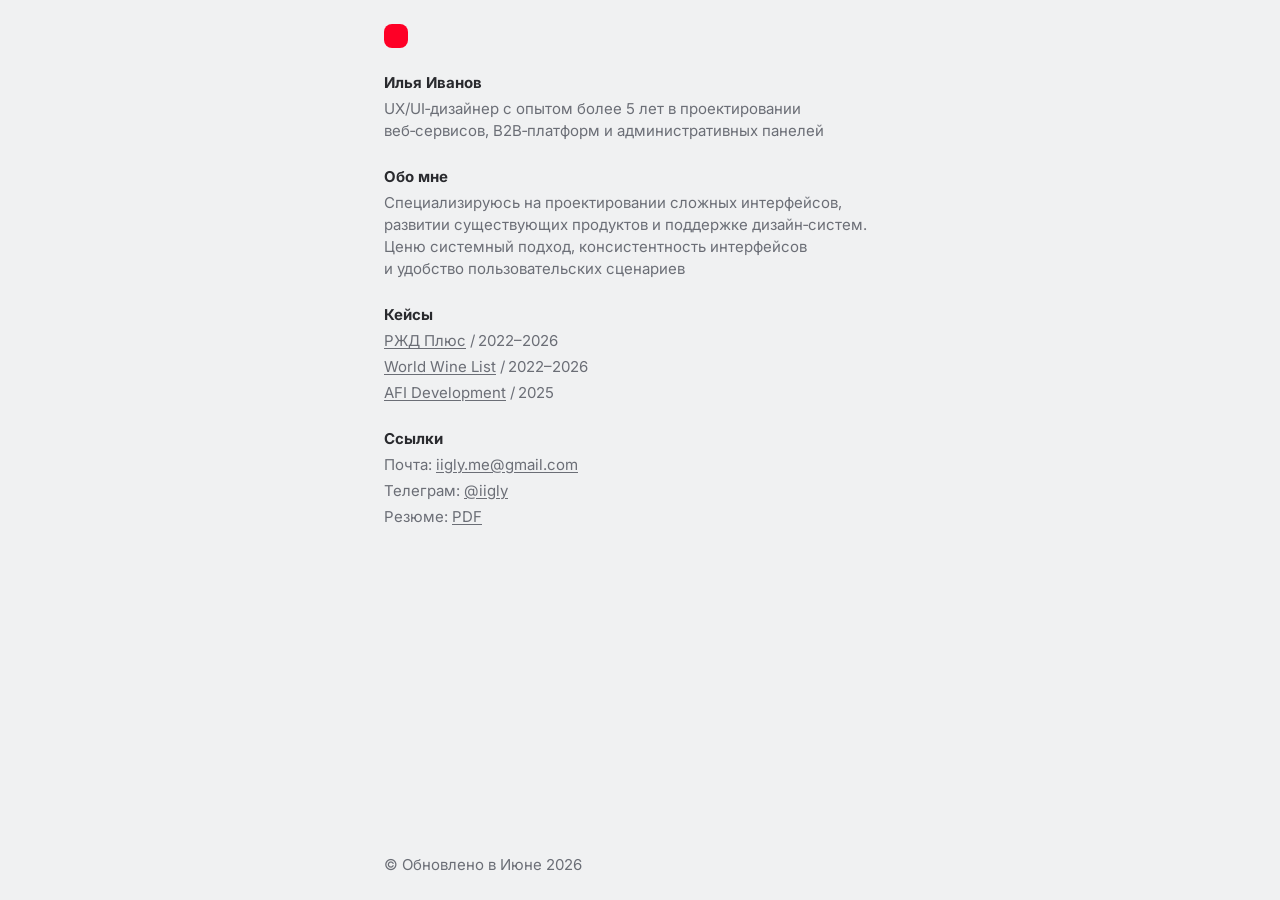
==== index.html @ eccca78e "Update index.html" ====
<!DOCTYPE html>
<html lang="ru">
<head>
    <meta charset="UTF-8">
    <meta name="viewport" content="width=device-width, initial-scale=1.0">
    <title>Илья Иванов — UX/UI-дизайнер</title>
    <link rel="preconnect" href="https://fonts.googleapis.com">
    <link rel="preconnect" href="https://fonts.gstatic.com" crossorigin>
    <link href="https://fonts.googleapis.com/css2?family=Inter:wght@400;700&display=swap" rel="stylesheet">
    <link rel="stylesheet" href="styles.css">
    <link rel="icon" href="favicon.svg" type="image/svg+xml">
</head>
<body>
    <header>
		<a href="index.html" class="logo"></a>
    </header>
    <main>
        <section>
            <h1>Илья Иванов</h1>
            <p>UX/UI‑дизайнер с опытом более 5 лет в проектировании веб‑сервисов, B2B‑платформ и административных панелей</p>
        </section>
        <section>
            <h2>Обо мне</h2>
            <p>Специализируюсь на проектировании сложных интерфейсов, развитии существующих продуктов и поддержке дизайн‑систем. Ценю системный подход, консистентность интерфейсов и удобство пользовательских сценариев</p>
        </section>
        <section>
            <h2>Кейсы</h2>
            <ul class="cases">
                <li class="case">
                    <a href="rzd-plus.html">РЖД Плюс</a>
                    <span>/ 2022–2026</span>
                </li>
                <li class="case">
                    <a href="world-wine-list.html">World Wine List</a>
                    <span>/ 2022–2026</span>
                </li>
                <li class="case">
                    <a href="afi-development.html">AFI Development</a>
                    <span>/ 2025</span>
                </li>
            </ul>
        </section>
        <section>
            <h2>Ссылки</h2>
            <ul class="links">
                <li>
                    <span>Почта:</span>
                    <a class="link" href="mailto:iigly.me@gmail.com">iigly.me@gmail.com</a>
                </li>
                <li>
                    <span>Телеграм:</span>
                    <a class="link" href="https://t.me/iigly" target="_blank" rel="noopener noreferrer">@iigly</a>
                </li>
                <li>
                    <span>Резюме:</span>
                    <a class="link" href="https://drive.google.com/file/d/1NEOgZN9KvBr-tofnM6OorqdXaEe2Dzlf/view" target="_blank" rel="noopener noreferrer">PDF</a>
                </li>
            </ul>
        </section>
    </main>
    <footer>
        <p>© Обновлено в Июне 2026</p>
    </footer>
</body>
</html>
---- styles.css ----
* {
    margin: 0;
    padding: 0;
    box-sizing: border-box;
}

html,
body {
    min-height: 100%;
}

body {
    display: flex;
    flex-direction: column;
    min-height: 100vh;
    background: #F0F1F2;
    color: #292A2E;
    font-family: "Inter", sans-serif;
}

/* layout */

header,
main,
footer {
    width: 100%;
    max-width: 560px;
    margin: 0 auto;
}

header,
footer {
    padding: 24px;
}

main {
    flex: 1;
    padding: 0 24px;
}

/* logo */

header a.logo {
    display: block;
    width: 24px;
    height: 24px;
    border-radius: 8px;
    background: #FE0026;
}

/* spacing */

section + section {
    margin-top: 24px;
}

/* typography */

h1,
h2 {
    margin-bottom: 4px;
    font-size: 15px;
    line-height: 22px;
    font-weight: 700;
}

p {
    font-size: 15px;
    line-height: 22px;
    font-weight: 400;
    color: #6B6E76;
}

/* lists reset */

.cases,
.links {
    list-style: none;
}

/* cases */

.case {
    display: flex;
    align-items: baseline;
    gap: 4px;
}

.case + .case {
    margin-top: 4px;
}

.case a {
    font-size: 15px;
    line-height: 22px;
    font-weight: 400;
    color: #6B6E76;
    text-decoration: underline;
    text-underline-offset: 2px;
    transition: color .25s ease;
}

.case a:hover {
    color: #292A2E;
}

.case span {
    font-size: 15px;
    line-height: 22px;
    font-weight: 400;
    color: #6B6E76;
}

/* links */

.links li {
    display: flex;
    align-items: baseline;
    gap: 4px;
}

.links li + li {
    margin-top: 4px;
}

.links span {
    font-size: 15px;
    line-height: 22px;
    font-weight: 400;
    color: #6B6E76;
}

.link {
    font-size: 15px;
    line-height: 22px;
    font-weight: 400;
    color: #6B6E76;
    text-decoration: underline;
    text-underline-offset: 2px;
    transition: color .25s ease;
}

.link:hover {
    color: #292A2E;
}

/* footer */

footer p {
    font-size: 15px;
    line-height: 22px;
    font-weight: 400;
    color: #6B6E76;
}
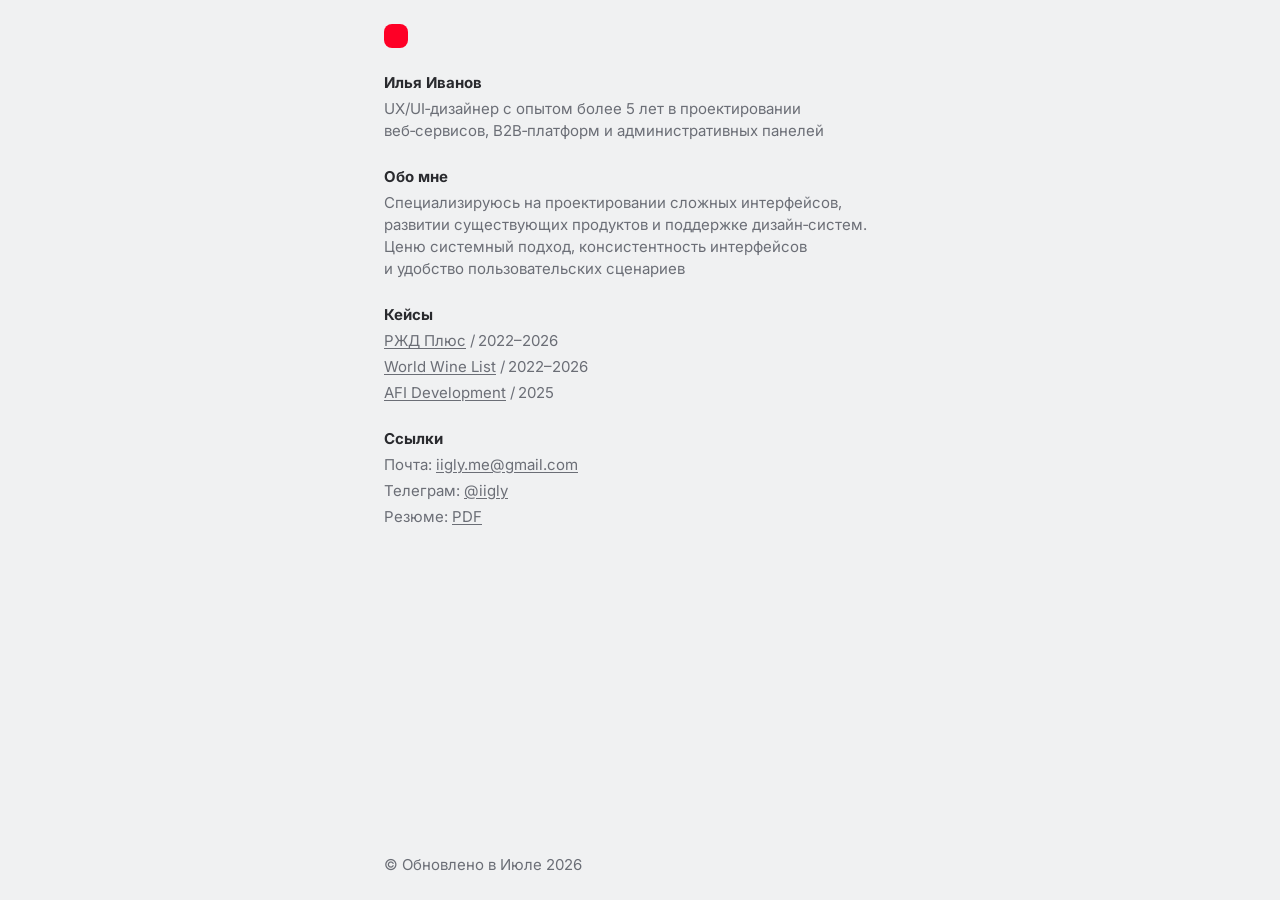
==== commit d21ae6f2: "Update index.html" ====
--- a/index.html
+++ b/index.html
@@ -59,7 +59,7 @@
         </section>
     </main>
     <footer>
-        <p>© Обновлено в Июне 2026</p>
+        <p>© Обновлено в Июле 2026</p>
     </footer>
 </body>
 </html>
--- a/styles.css
+++ b/styles.css
@@ -37,6 +37,7 @@
     flex: 1;
     padding: 0 24px;
 }
+
 
 /* logo */
 
@@ -144,6 +145,43 @@
     color: #292A2E;
 }
 
+/* case page */
+
+.cover {
+    margin: 24px 0;
+}
+
+.cover img {
+    display: block;
+    width: 100%;
+    height: auto;
+    border-radius: 8px;
+}
+
+.case-page p,
+.case-page li {
+    color: #3B3D42;
+}
+
+.case-page section:last-child {
+    padding: 0 0 24px 0;
+    border-bottom: 1px solid #DDDEE1;
+}
+
+.results {
+    padding-left: 20px;
+}
+
+.results li {
+    font-size: 15px;
+    line-height: 22px;
+    font-weight: 400;
+}
+
+.results li + li {
+    margin-top: 4px;
+}
+
 /* footer */
 
 footer p {
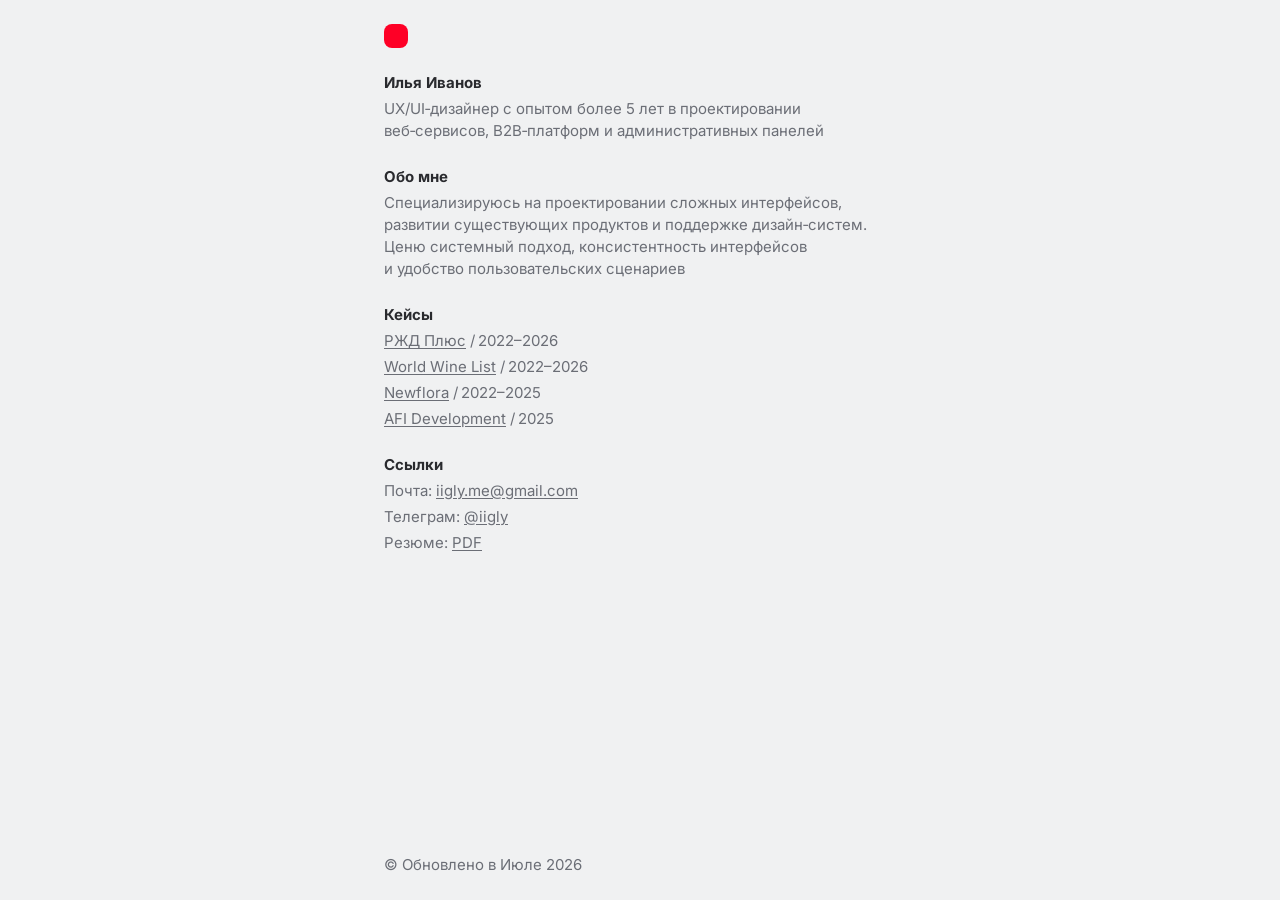
==== commit a245bd48: "Update index.html" ====
--- a/index.html
+++ b/index.html
@@ -26,34 +26,19 @@
         <section>
             <h2>Кейсы</h2>
             <ul class="cases">
-                <li class="case">
-                    <a href="rzd-plus.html">РЖД Плюс</a>
-                    <span>/ 2022–2026</span>
-                </li>
-                <li class="case">
-                    <a href="world-wine-list.html">World Wine List</a>
-                    <span>/ 2022–2026</span>
-                </li>
-                <li class="case">
-                    <a href="afi-development.html">AFI Development</a>
-                    <span>/ 2025</span>
-                </li>
+                <li class="case"><a href="rzd-plus.html">РЖД Плюс</a><span>/ 2022–2026</span></li>
+                <li class="case"><a href="world-wine-list.html">World Wine List</a><span>/ 2022–2026</span></li>
+				<li class="case"><a href="newflora.html">Newflora</a><span>/ 2022–2025</span></li>
+                <li class="case"><a href="afi-development.html">AFI Development</a><span>/ 2025</span></li>
             </ul>
         </section>
         <section>
             <h2>Ссылки</h2>
             <ul class="links">
-                <li>
-                    <span>Почта:</span>
-                    <a class="link" href="mailto:iigly.me@gmail.com">iigly.me@gmail.com</a>
+                <li><span>Почта:</span><a class="link" href="mailto:iigly.me@gmail.com">iigly.me@gmail.com</a></li>
+                <li><span>Телеграм:</span><a class="link" href="https://t.me/iigly" target="_blank" rel="noopener noreferrer">@iigly</a>
                 </li>
-                <li>
-                    <span>Телеграм:</span>
-                    <a class="link" href="https://t.me/iigly" target="_blank" rel="noopener noreferrer">@iigly</a>
-                </li>
-                <li>
-                    <span>Резюме:</span>
-                    <a class="link" href="https://drive.google.com/file/d/1NEOgZN9KvBr-tofnM6OorqdXaEe2Dzlf/view" target="_blank" rel="noopener noreferrer">PDF</a>
+                <li><span>Резюме:</span><a class="link" href="https://drive.google.com/file/d/1NEOgZN9KvBr-tofnM6OorqdXaEe2Dzlf/view" target="_blank" rel="noopener noreferrer">PDF</a>
                 </li>
             </ul>
         </section>
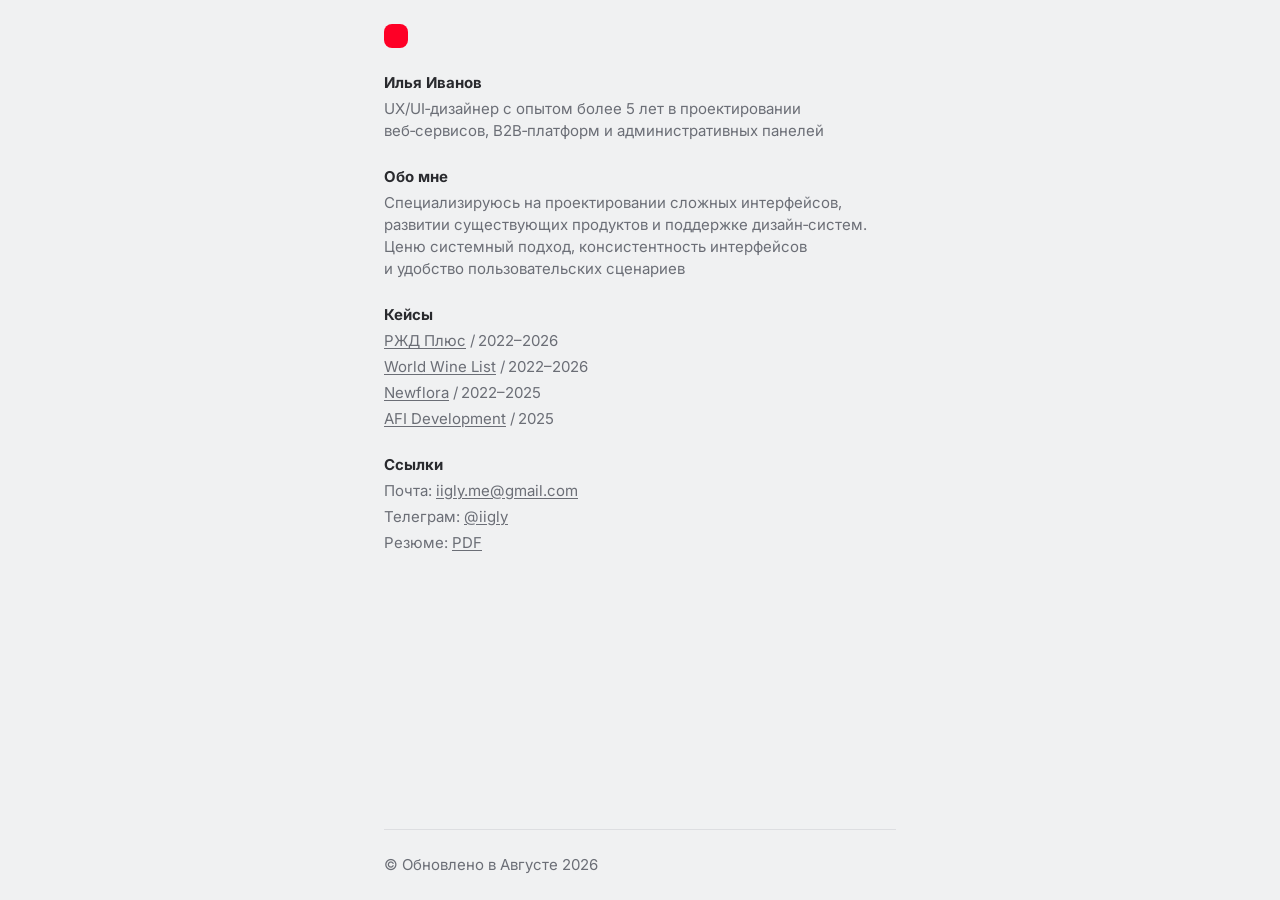
==== commit 5b0c368d: "Update index.html" ====
--- a/index.html
+++ b/index.html
@@ -44,7 +44,7 @@
         </section>
     </main>
     <footer>
-        <p>© Обновлено в Июле 2026</p>
+        <p>© Обновлено в Августе 2026</p>
     </footer>
 </body>
 </html>
--- a/styles.css
+++ b/styles.css
@@ -28,14 +28,22 @@
     margin: 0 auto;
 }
 
-header,
+header {
+    padding: 24px;
+}
+
 footer {
-    padding: 24px;
+    padding: 0px 24px 24px;
+}
+
+footer p {
+    padding-top: 24px;
+    border-top: 1px solid #DDDEE1;
 }
 
 main {
     flex: 1;
-    padding: 0 24px;
+    padding: 0 24px 24px;
 }
 
 
@@ -148,14 +156,14 @@
 /* case page */
 
 .cover {
-    margin: 24px 0;
+    margin: 24px -48px;
 }
 
 .cover img {
     display: block;
     width: 100%;
     height: auto;
-    border-radius: 8px;
+    border-radius: 24px;
 }
 
 .case-page p,
@@ -163,11 +171,6 @@
     color: #3B3D42;
 }
 
-.case-page section:last-child {
-    padding: 0 0 24px 0;
-    border-bottom: 1px solid #DDDEE1;
-}
-
 .results {
     padding-left: 20px;
 }
@@ -182,6 +185,12 @@
     margin-top: 4px;
 }
 
+.callout{
+    padding: 16px;
+    border-radius: 8px;
+    background-color: #FFFFFF;
+}
+
 /* footer */
 
 footer p {
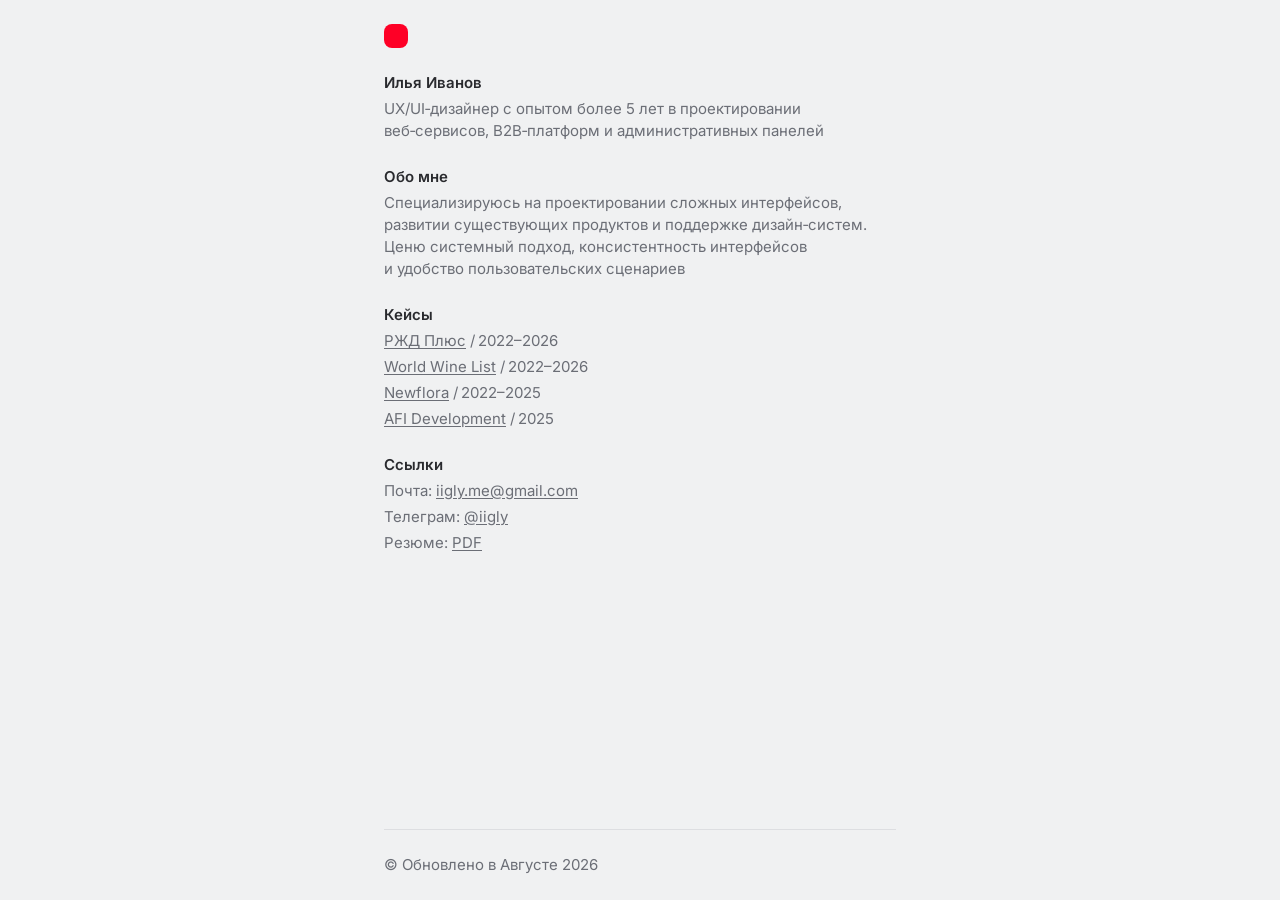
==== commit ac6c2467: "Update index.html" ====
--- a/index.html
+++ b/index.html
@@ -3,10 +3,10 @@
 <head>
     <meta charset="UTF-8">
     <meta name="viewport" content="width=device-width, initial-scale=1.0">
-    <title>Илья Иванов — UX/UI-дизайнер</title>
+    <title>Илья Иванов | UX/UI-дизайнер</title>
     <link rel="preconnect" href="https://fonts.googleapis.com">
     <link rel="preconnect" href="https://fonts.gstatic.com" crossorigin>
-    <link href="https://fonts.googleapis.com/css2?family=Inter:wght@400;700&display=swap" rel="stylesheet">
+    <link href="https://fonts.googleapis.com/css2?family=Inter:wght@400;600&display=swap" rel="stylesheet">
     <link rel="stylesheet" href="styles.css">
     <link rel="icon" href="favicon.svg" type="image/svg+xml">
 </head>
--- a/styles.css
+++ b/styles.css
@@ -70,7 +70,7 @@
     margin-bottom: 4px;
     font-size: 15px;
     line-height: 22px;
-    font-weight: 700;
+    font-weight: 600;
 }
 
 p {
@@ -155,15 +155,21 @@
 
 /* case page */
 
-.cover {
-    margin: 24px -48px;
-}
-
-.cover img {
+.case-image {
+    margin: 24px 0;
+}
+
+@media (min-width: 656px) {
+    .case-image {
+        margin: 24px -48px;
+    }
+}
+
+.case-image img {
     display: block;
     width: 100%;
     height: auto;
-    border-radius: 24px;
+    border-radius: 16px;
 }
 
 .case-page p,
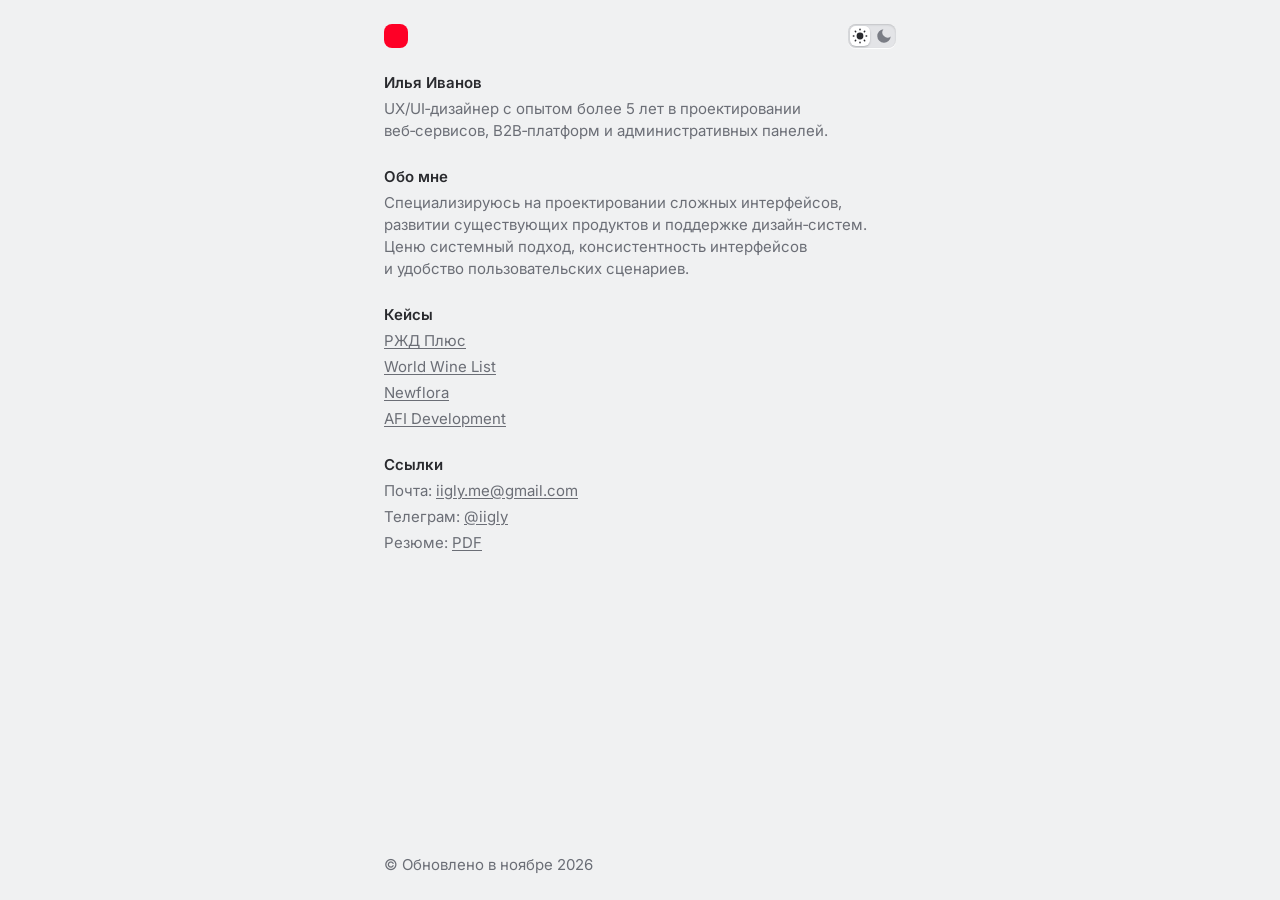
==== commit b116cbe7: "Add files via upload" ====
--- a/index.html
+++ b/index.html
@@ -3,33 +3,54 @@
 <head>
     <meta charset="UTF-8">
     <meta name="viewport" content="width=device-width, initial-scale=1.0">
+    <meta name="color-scheme" content="light dark">
     <title>Илья Иванов | UX/UI-дизайнер</title>
+    <meta name="description" content="UX/UI-дизайнер с опытом более 5 лет: веб-сервисы, B2B-платформы и административные панели. Кейсы и контакты.">
+    <meta property="og:type" content="website">
+    <meta property="og:locale" content="ru_RU">
+    <meta property="og:site_name" content="Илья Иванов">
+    <meta property="og:title" content="Илья Иванов | UX/UI-дизайнер">
+    <meta property="og:description" content="UX/UI-дизайнер с опытом более 5 лет: веб-сервисы, B2B-платформы и административные панели. Кейсы и контакты.">
+    <meta property="og:url" content="https://iigly.github.io/">
+    <meta property="og:image" content="https://iigly.github.io/og-home.png">
+    <meta property="og:image:width" content="1200">
+    <meta property="og:image:height" content="630">
+    <meta name="twitter:card" content="summary_large_image">
     <link rel="preconnect" href="https://fonts.googleapis.com">
     <link rel="preconnect" href="https://fonts.gstatic.com" crossorigin>
     <link href="https://fonts.googleapis.com/css2?family=Inter:wght@400;600&display=swap" rel="stylesheet">
+    <script>try{var t=localStorage.getItem("theme");if(t==="light"||t==="dark")document.documentElement.dataset.theme=t}catch(e){}</script>
+    <script type="speculationrules">{"prerender":[{"where":{"href_matches":"/*.html"},"eagerness":"moderate"}]}</script>
+    <script>addEventListener("pagereveal",function(e){if(!e.viewTransition)return;var r=document.documentElement,f=function(){r.classList.remove("vt-reveal")};r.classList.add("vt-reveal");e.viewTransition.finished.then(f,f)})</script>
+    <script>if("IntersectionObserver"in window&&!matchMedia("(prefers-reduced-motion: reduce)").matches)document.documentElement.classList.add("reveal-ready")</script>
     <link rel="stylesheet" href="styles.css">
     <link rel="icon" href="favicon.svg" type="image/svg+xml">
 </head>
 <body>
     <header>
-		<a href="index.html" class="logo"></a>
+        <a href="index.html" class="avatar" aria-label="Главная"></a>
+        <button type="button" class="theme-toggle" role="switch" aria-checked="false" aria-label="Тёмная тема">
+            <span class="theme-toggle-thumb"></span>
+            <span class="theme-toggle-icon icon-sun"><svg width="16" height="16" viewBox="0 0 16 16" fill="currentColor" aria-hidden="true"><circle cx="8" cy="8" r="3.4"/><rect x="7.25" y=".6" width="1.5" height="2" rx=".75" transform="rotate(0 8 8)"/><rect x="7.25" y=".6" width="1.5" height="2" rx=".75" transform="rotate(45 8 8)"/><rect x="7.25" y=".6" width="1.5" height="2" rx=".75" transform="rotate(90 8 8)"/><rect x="7.25" y=".6" width="1.5" height="2" rx=".75" transform="rotate(135 8 8)"/><rect x="7.25" y=".6" width="1.5" height="2" rx=".75" transform="rotate(180 8 8)"/><rect x="7.25" y=".6" width="1.5" height="2" rx=".75" transform="rotate(225 8 8)"/><rect x="7.25" y=".6" width="1.5" height="2" rx=".75" transform="rotate(270 8 8)"/><rect x="7.25" y=".6" width="1.5" height="2" rx=".75" transform="rotate(315 8 8)"/></svg></span>
+            <span class="theme-toggle-icon icon-moon"><svg width="16" height="16" viewBox="0 0 16 16" fill="currentColor" aria-hidden="true"><path transform="translate(8 8) scale(.75) translate(-12 -12)" d="M21 12.79A9 9 0 1 1 11.21 3 7 7 0 0 0 21 12.79z"/></svg></span>
+        </button>
     </header>
     <main>
         <section>
             <h1>Илья Иванов</h1>
-            <p>UX/UI‑дизайнер с опытом более 5 лет в проектировании веб‑сервисов, B2B‑платформ и административных панелей</p>
+            <p>UX/UI‑дизайнер с опытом более 5 лет в проектировании веб‑сервисов, B2B‑платформ и административных панелей.</p>
         </section>
         <section>
             <h2>Обо мне</h2>
-            <p>Специализируюсь на проектировании сложных интерфейсов, развитии существующих продуктов и поддержке дизайн‑систем. Ценю системный подход, консистентность интерфейсов и удобство пользовательских сценариев</p>
+            <p>Специализируюсь на проектировании сложных интерфейсов, развитии существующих продуктов и поддержке дизайн‑систем. Ценю системный подход, консистентность интерфейсов и удобство пользовательских сценариев.</p>
         </section>
         <section>
             <h2>Кейсы</h2>
             <ul class="cases">
-                <li class="case"><a href="rzd-plus.html">РЖД Плюс</a><span>/ 2022–2026</span></li>
-                <li class="case"><a href="world-wine-list.html">World Wine List</a><span>/ 2022–2026</span></li>
-				<li class="case"><a href="newflora.html">Newflora</a><span>/ 2022–2025</span></li>
-                <li class="case"><a href="afi-development.html">AFI Development</a><span>/ 2025</span></li>
+                <li class="case"><a href="rzd-plus.html">РЖД Плюс</a></li>
+                <li class="case"><a href="world-wine-list.html">World Wine List</a></li>
+				<li class="case"><a href="newflora.html">Newflora</a></li>
+                <li class="case"><a href="afi-development.html">AFI Development</a></li>
             </ul>
         </section>
         <section>
@@ -38,13 +59,16 @@
                 <li><span>Почта:</span><a class="link" href="mailto:iigly.me@gmail.com">iigly.me@gmail.com</a></li>
                 <li><span>Телеграм:</span><a class="link" href="https://t.me/iigly" target="_blank" rel="noopener noreferrer">@iigly</a>
                 </li>
-                <li><span>Резюме:</span><a class="link" href="https://drive.google.com/file/d/1NEOgZN9KvBr-tofnM6OorqdXaEe2Dzlf/view" target="_blank" rel="noopener noreferrer">PDF</a>
+                <li><span>Резюме:</span><a class="link" href="https://drive.google.com/file/d/110VhWscG9qoKK9u_SN1Gh811mVZPI6E-/view" target="_blank" rel="noopener noreferrer">PDF</a>
                 </li>
             </ul>
         </section>
     </main>
     <footer>
-        <p>© Обновлено в Августе 2026</p>
+        <div class="footer-bar footer-bar-plain">
+            <p>© Обновлено в ноябре 2026</p>
+        </div>
     </footer>
+    <script src="script.js"></script>
 </body>
 </html>
--- a/styles.css
+++ b/styles.css
@@ -1,3 +1,79 @@
+/* theme tokens */
+
+:root {
+    color-scheme: light;
+    --bg: #F0F1F2;
+    --text: #292A2E;
+    --muted: #6B6E76;
+    --border: #DDDEE1;
+    --text-case: #3B3D42;
+    --surface: #FFFFFF;
+    --accent: #FE0026;
+    --overlay: rgba(0, 0, 0, 0.5);
+    --on-overlay: #FFFFFF;
+    --dash: #C6C9CE;
+    --toggle-track: #E3E4E7;
+    --toggle-track-shadow: rgba(41, 42, 46, 0.18);
+    --toggle-track-edge: rgba(255, 255, 255, 0.9);
+    --toggle-cap: #FFFFFF;
+    --toggle-cap-icon: #292A2E;
+    --toggle-cap-highlight: rgba(255, 255, 255, 0.9);
+    --toggle-cap-shadow: rgba(41, 42, 46, 0.28);
+    --toggle-icon-off: #7A7D85;
+    --frame-bg: #FFFFFF;
+    --frame-shadow: 0 0 0 1px rgba(41, 42, 46, 0.05), 0 1px 2px rgba(41, 42, 46, 0.04), 0 4px 8px rgba(41, 42, 46, 0.04), 0 12px 24px rgba(41, 42, 46, 0.05);
+}
+
+@media (prefers-color-scheme: dark) {
+    :root:not([data-theme="light"]) {
+        color-scheme: dark;
+        --bg: #151618;
+        --text: #ECEDEF;
+        --muted: #9C9FA7;
+        --border: #2B2D31;
+        --text-case: #C8CACF;
+        --surface: #1E1F23;
+        --accent: #FE0026;
+        --overlay: rgba(0, 0, 0, 0.7);
+        --on-overlay: #FFFFFF;
+        --dash: #3A3C42;
+        --toggle-track: #0D0E10;
+        --toggle-track-shadow: rgba(0, 0, 0, 0.7);
+        --toggle-track-edge: rgba(255, 255, 255, 0.07);
+        --toggle-cap: #3A3C42;
+        --toggle-cap-icon: #ECEDEF;
+        --toggle-cap-highlight: rgba(255, 255, 255, 0.12);
+        --toggle-cap-shadow: rgba(0, 0, 0, 0.6);
+        --toggle-icon-off: #7C7F87;
+        --frame-bg: #1E1F23;
+        --frame-shadow: 0 0 0 1px rgba(255, 255, 255, 0.07), 0 1px 2px rgba(0, 0, 0, 0.35), 0 6px 12px rgba(0, 0, 0, 0.3), 0 16px 32px rgba(0, 0, 0, 0.3);
+    }
+}
+
+:root[data-theme="dark"] {
+    color-scheme: dark;
+    --bg: #151618;
+    --text: #ECEDEF;
+    --muted: #9C9FA7;
+    --border: #2B2D31;
+    --text-case: #C8CACF;
+    --surface: #1E1F23;
+    --accent: #FE0026;
+    --overlay: rgba(0, 0, 0, 0.7);
+    --on-overlay: #FFFFFF;
+    --dash: #3A3C42;
+    --toggle-track: #0D0E10;
+    --toggle-track-shadow: rgba(0, 0, 0, 0.7);
+    --toggle-track-edge: rgba(255, 255, 255, 0.07);
+    --toggle-cap: #3A3C42;
+    --toggle-cap-icon: #ECEDEF;
+    --toggle-cap-highlight: rgba(255, 255, 255, 0.12);
+    --toggle-cap-shadow: rgba(0, 0, 0, 0.6);
+    --toggle-icon-off: #7C7F87;
+    --frame-bg: #1E1F23;
+    --frame-shadow: 0 0 0 1px rgba(255, 255, 255, 0.07), 0 1px 2px rgba(0, 0, 0, 0.35), 0 6px 12px rgba(0, 0, 0, 0.3), 0 16px 32px rgba(0, 0, 0, 0.3);
+}
+
 * {
     margin: 0;
     padding: 0;
@@ -13,8 +89,8 @@
     display: flex;
     flex-direction: column;
     min-height: 100vh;
-    background: #F0F1F2;
-    color: #292A2E;
+    background: var(--bg);
+    color: var(--text);
     font-family: "Inter", sans-serif;
 }
 
@@ -29,6 +105,9 @@
 }
 
 header {
+    display: flex;
+    align-items: center;
+    justify-content: space-between;
     padding: 24px;
 }
 
@@ -36,9 +115,16 @@
     padding: 0px 24px 24px;
 }
 
-footer p {
+.footer-bar {
+    display: flex;
+    align-items: center;
+    justify-content: space-between;
     padding-top: 24px;
-    border-top: 1px solid #DDDEE1;
+    border-top: 1px solid var(--border);
+}
+
+.footer-bar-plain {
+    border-top: 0;
 }
 
 main {
@@ -47,161 +133,517 @@
 }
 
 
-/* logo */
-
-header a.logo {
+/* spacing */
+
+section + section {
+    margin-top: 24px;
+}
+
+/* typography */
+
+h1,
+h2 {
+    margin-bottom: 4px;
+    font-size: 15px;
+    line-height: 22px;
+    font-weight: 600;
+}
+
+p {
+    font-size: 15px;
+    line-height: 22px;
+    font-weight: 400;
+    color: var(--muted);
+}
+
+/* lists reset */
+
+.cases,
+.links {
+    list-style: none;
+}
+
+/* cases */
+
+.case {
+    display: flex;
+    align-items: baseline;
+    gap: 4px;
+}
+
+.case + .case {
+    margin-top: 4px;
+}
+
+.case a {
+    font-size: 15px;
+    line-height: 22px;
+    font-weight: 400;
+    color: var(--muted);
+    text-decoration: underline;
+    text-underline-offset: 2px;
+    transition: color .25s ease;
+}
+
+.case a:hover {
+    color: var(--text);
+}
+
+.case span {
+    font-size: 15px;
+    line-height: 22px;
+    font-weight: 400;
+    color: var(--muted);
+}
+
+/* links */
+
+.links li {
+    display: flex;
+    align-items: baseline;
+    gap: 4px;
+}
+
+.links li + li {
+    margin-top: 4px;
+}
+
+.links span {
+    font-size: 15px;
+    line-height: 22px;
+    font-weight: 400;
+    color: var(--muted);
+}
+
+.link {
+    font-size: 15px;
+    line-height: 22px;
+    font-weight: 400;
+    color: var(--muted);
+    text-decoration: underline;
+    text-underline-offset: 2px;
+    transition: color .25s ease;
+}
+
+.link:hover {
+    color: var(--text);
+}
+
+/* case page */
+
+.case-page p,
+.case-page li {
+    color: var(--text-case);
+}
+
+.results {
+    padding-left: 20px;
+}
+
+.results li {
+    font-size: 15px;
+    line-height: 22px;
+    font-weight: 400;
+}
+
+.results li + li {
+    margin-top: 4px;
+}
+
+.callout{
+    padding: 16px;
+    border-radius: 8px;
+    background-color: var(--surface);
+}
+
+/* footer */
+
+footer p {
+    font-size: 15px;
+    line-height: 22px;
+    font-weight: 400;
+    color: var(--muted);
+}
+
+/* image zoom */
+
+.zoom {
+    cursor: zoom-in;
+}
+
+.image-popup {
+    display: none;
+    visibility: hidden;
+    position: fixed;
+    inset: 0;
+    z-index: 1000;
+    padding: 24px;
+    overflow: auto;
+}
+
+/* dimmed, blurred backdrop: a separate layer so that it can fade without the image */
+.image-popup::before {
+    content: "";
+    position: fixed;
+    inset: 0;
+    z-index: -1;
+    background: var(--overlay);
+    backdrop-filter: blur(4px);
+    -webkit-backdrop-filter: blur(4px);
+    opacity: 0;
+    transition: opacity .4s cubic-bezier(.4, 0, .2, 1);
+}
+
+.image-popup.shown::before {
+    opacity: 1;
+}
+
+.image-popup.active {
+    display: flex;
+    align-items: center;
+    justify-content: center;
+}
+
+.image-popup.visible {
+    visibility: visible;
+}
+
+.image-popup img {
+    display: block;
+    width: auto;
+    height: auto;
+    max-width: calc(100vw - 48px);
+    max-height: calc(100vh - 48px);
+    border-radius: 16px;
+}
+
+.image-popup-close {
+    position: fixed;
+    top: 16px;
+    right: 16px;
+    width: 40px;
+    height: 40px;
+    padding: 0;
+    border: 0;
+    background: none;
+    color: var(--on-overlay);
+    cursor: pointer;
+    display: flex;
+    align-items: center;
+    justify-content: center;
+    opacity: 0;
+    transition: opacity .25s ease;
+}
+
+.image-popup.shown .image-popup-close {
+    opacity: 1;
+    transition-delay: .2s;
+}
+
+@media (prefers-reduced-motion: reduce) {
+    .image-popup::before,
+    .image-popup-close {
+        transition: none;
+    }
+}
+
+.image-popup-close svg {
+    display: block;
+}
+
+/* avatar: a plain red circle, it only stays in place while pages change */
+
+.avatar {
     display: block;
     width: 24px;
     height: 24px;
     border-radius: 8px;
-    background: #FE0026;
-}
-
-/* spacing */
-
-section + section {
-    margin-top: 24px;
-}
-
-/* typography */
-
-h1,
-h2 {
-    margin-bottom: 4px;
-    font-size: 15px;
-    line-height: 22px;
-    font-weight: 600;
-}
-
-p {
-    font-size: 15px;
-    line-height: 22px;
-    font-weight: 400;
-    color: #6B6E76;
-}
-
-/* lists reset */
-
-.cases,
-.links {
-    list-style: none;
-}
-
-/* cases */
-
-.case {
-    display: flex;
-    align-items: baseline;
-    gap: 4px;
-}
-
-.case + .case {
-    margin-top: 4px;
-}
-
-.case a {
-    font-size: 15px;
-    line-height: 22px;
-    font-weight: 400;
-    color: #6B6E76;
-    text-decoration: underline;
-    text-underline-offset: 2px;
-    transition: color .25s ease;
-}
-
-.case a:hover {
-    color: #292A2E;
-}
-
-.case span {
-    font-size: 15px;
-    line-height: 22px;
-    font-weight: 400;
-    color: #6B6E76;
-}
-
-/* links */
-
-.links li {
-    display: flex;
-    align-items: baseline;
-    gap: 4px;
-}
-
-.links li + li {
-    margin-top: 4px;
-}
-
-.links span {
-    font-size: 15px;
-    line-height: 22px;
-    font-weight: 400;
-    color: #6B6E76;
-}
-
-.link {
-    font-size: 15px;
-    line-height: 22px;
-    font-weight: 400;
-    color: #6B6E76;
-    text-decoration: underline;
-    text-underline-offset: 2px;
-    transition: color .25s ease;
-}
-
-.link:hover {
-    color: #292A2E;
-}
-
-/* case page */
-
-.case-image {
-    margin: 24px 0;
-}
-
-@media (min-width: 656px) {
-    .case-image {
-        margin: 24px -48px;
-    }
-}
-
-.case-image img {
+    background: var(--accent);
+    view-transition-name: brand-logo;
+}
+
+/* theme toggle: a recessed slot with a neutral key */
+
+.theme-toggle {
+    --thumb-x: 0px;
+    --sun-color: var(--toggle-cap-icon);
+    --moon-color: var(--toggle-icon-off);
+    position: relative;
+    display: block;
+    flex: none;
+    width: 48px;
+    height: 24px;
+    padding: 0;
+    border: 0;
+    border-radius: 8px;
+    background: var(--toggle-track);
+    box-shadow: inset 0 1px 2px var(--toggle-track-shadow), 0 1px 0 var(--toggle-track-edge);
+    cursor: pointer;
+    transition: background-color .4s cubic-bezier(.4, 0, .2, 1), box-shadow .4s cubic-bezier(.4, 0, .2, 1);
+    view-transition-name: theme-toggle;
+}
+
+.theme-toggle::after {
+    content: "";
+    position: absolute;
+    inset: -8px;
+}
+
+.theme-toggle-thumb {
+    position: absolute;
+    top: 2px;
+    left: 2px;
+    width: 20px;
+    height: 20px;
+    border-radius: 6px;
+    background: var(--toggle-cap);
+    box-shadow: inset 0 1px 0 var(--toggle-cap-highlight), 0 1px 2px var(--toggle-cap-shadow);
+    transform: translateX(var(--thumb-x));
+    transition: transform .5s cubic-bezier(.32, .72, 0, 1), background-color .4s cubic-bezier(.4, 0, .2, 1), box-shadow .4s cubic-bezier(.4, 0, .2, 1);
+}
+
+.theme-toggle-icon {
+    position: absolute;
+    top: 4px;
+    width: 16px;
+    height: 16px;
+    transition: color .4s cubic-bezier(.4, 0, .2, 1);
+}
+
+.theme-toggle-icon svg {
+    display: block;
+    width: 16px;
+    height: 16px;
+}
+
+.theme-toggle .icon-sun {
+    left: 4px;
+    color: var(--sun-color);
+}
+
+.theme-toggle .icon-moon {
+    left: 28px;
+    color: var(--moon-color);
+}
+
+@media (prefers-color-scheme: dark) {
+    :root:not([data-theme="light"]) .theme-toggle {
+        --thumb-x: 24px;
+        --sun-color: var(--toggle-icon-off);
+        --moon-color: var(--toggle-cap-icon);
+    }
+}
+
+:root[data-theme="dark"] .theme-toggle {
+    --thumb-x: 24px;
+    --sun-color: var(--toggle-icon-off);
+    --moon-color: var(--toggle-cap-icon);
+}
+
+@media (prefers-reduced-motion: reduce) {
+    .theme-toggle,
+    .theme-toggle-thumb,
+    .theme-toggle-icon {
+        transition: none;
+    }
+}
+
+/* soft theme change: the class is set briefly by the toggle, the toggle has its own transitions */
+
+.theme-anim,
+.theme-anim *:not(.theme-toggle, .theme-toggle *),
+.theme-anim *:not(.theme-toggle, .theme-toggle *)::before,
+.theme-anim *:not(.theme-toggle, .theme-toggle *)::after {
+    transition: background-color .4s cubic-bezier(.4, 0, .2, 1), color .4s cubic-bezier(.4, 0, .2, 1), border-color .4s cubic-bezier(.4, 0, .2, 1), text-decoration-color .4s cubic-bezier(.4, 0, .2, 1), box-shadow .4s cubic-bezier(.4, 0, .2, 1) !important;
+}
+
+/* keyboard focus */
+
+:focus-visible {
+    outline: 2px solid var(--text);
+    outline-offset: 2px;
+}
+
+.case a:focus-visible,
+.link:focus-visible {
+    border-radius: 2px;
+}
+
+.zoom:focus-visible {
+    border-radius: 16px;
+}
+
+.image-popup-close:focus-visible {
+    border-radius: 8px;
+    outline-color: var(--on-overlay);
+}
+
+/* the years next to a case title */
+
+.year {
+    color: var(--muted);
+    white-space: nowrap;
+}
+
+/* case page: framed pictures, self-contained blocks, reveal on scroll */
+
+.frame {
+    --bleed: 8px;
+    margin: 24px calc(var(--bleed) * -1);
+    padding: 8px;
+    border-radius: 20px;
+    background: var(--frame-bg);
+    box-shadow: var(--frame-shadow);
+}
+
+@media (min-width: 688px) {
+    .frame {
+        --bleed: 32px;
+    }
+}
+
+.frame img {
     display: block;
     width: 100%;
     height: auto;
-    border-radius: 16px;
-}
-
-.case-page p,
-.case-page li {
-    color: #3B3D42;
-}
-
-.results {
-    padding-left: 20px;
-}
-
-.results li {
-    font-size: 15px;
-    line-height: 22px;
-    font-weight: 400;
-}
-
-.results li + li {
-    margin-top: 4px;
-}
-
-.callout{
-    padding: 16px;
-    border-radius: 8px;
-    background-color: #FFFFFF;
-}
-
-/* footer */
-
-footer p {
-    font-size: 15px;
-    line-height: 22px;
-    font-weight: 400;
-    color: #6B6E76;
-}
+    border-radius: 12px;
+}
+
+/* the last block gets the same air before the footer line as there is between blocks */
+.has-blocks {
+    padding-bottom: 48px;
+}
+
+.block {
+    position: relative;
+    margin-top: 48px;
+    padding-top: 48px;
+}
+
+/* the dashed divider between blocks */
+.block::before {
+    content: "";
+    position: absolute;
+    top: 0;
+    right: 0;
+    left: 0;
+    height: 1px;
+    background: repeating-linear-gradient(to right, var(--dash) 0 8px, transparent 8px 12px);
+}
+
+.block-media {
+    margin-top: 24px;
+    margin-bottom: 0;
+}
+
+.block h3 {
+    margin-top: 24px;
+    margin-bottom: 4px;
+    font-size: 15px;
+    line-height: 22px;
+    font-weight: 600;
+}
+
+/* reveal on scroll: the divider draws itself, then the parts of the block rise one after another.
+   every part waits until it is well inside the screen (see initReveal) */
+.reveal-ready .block::before {
+    clip-path: inset(0 100% 0 0);
+    transition: clip-path 1s cubic-bezier(.2, .7, .2, 1);
+}
+
+.reveal-ready .block.is-started::before {
+    clip-path: inset(0);
+}
+
+.reveal-ready .block > * {
+    opacity: 0;
+    transform: translateY(28px);
+    transition: opacity .9s cubic-bezier(.2, .7, .2, 1), transform .9s cubic-bezier(.2, .7, .2, 1);
+    transition-delay: var(--d, 0ms);
+}
+
+.reveal-ready .block > .is-visible {
+    opacity: 1;
+    transform: none;
+}
+
+.reveal-ready .block.is-instant::before,
+.reveal-ready .block > .is-instant {
+    transition: none;
+}
+
+/* page transitions
+   1. the old page fades out quickly
+   2. the new page appears empty and its blocks fade in one after another, rising a little */
+
+@media (prefers-reduced-motion: no-preference) {
+    @view-transition {
+        navigation: auto;
+    }
+}
+
+/* whatever shows behind the snapshots is always the page background */
+::view-transition {
+    background: var(--bg);
+}
+
+::view-transition-old(root),
+::view-transition-new(root) {
+    mix-blend-mode: normal;
+}
+
+::view-transition-old(root) {
+    animation: vt-out .18s cubic-bezier(.4, 0, 1, 1) both;
+}
+
+/* hidden until the old page is gone, so the two never overlap */
+::view-transition-new(root) {
+    animation: vt-appear .01s linear .18s both;
+}
+
+@media (prefers-reduced-motion: no-preference) {
+    .vt-reveal main > *,
+    .vt-reveal footer {
+        animation: vt-in .5s cubic-bezier(.2, .7, .2, 1) .16s both;
+    }
+
+    .vt-reveal main > :nth-child(2) {
+        animation-delay: .21s;
+    }
+
+    .vt-reveal main > :nth-child(3) {
+        animation-delay: .26s;
+    }
+
+    .vt-reveal main > :nth-child(4) {
+        animation-delay: .31s;
+    }
+
+    .vt-reveal main > :nth-child(5) {
+        animation-delay: .36s;
+    }
+
+    .vt-reveal main > :nth-child(n+6),
+    .vt-reveal footer {
+        animation-delay: .41s;
+    }
+}
+
+@keyframes vt-out {
+    to {
+        opacity: 0;
+    }
+}
+
+@keyframes vt-appear {
+    from {
+        opacity: 0;
+    }
+}
+
+@keyframes vt-in {
+    from {
+        opacity: 0;
+        transform: translateY(8px);
+    }
+}
